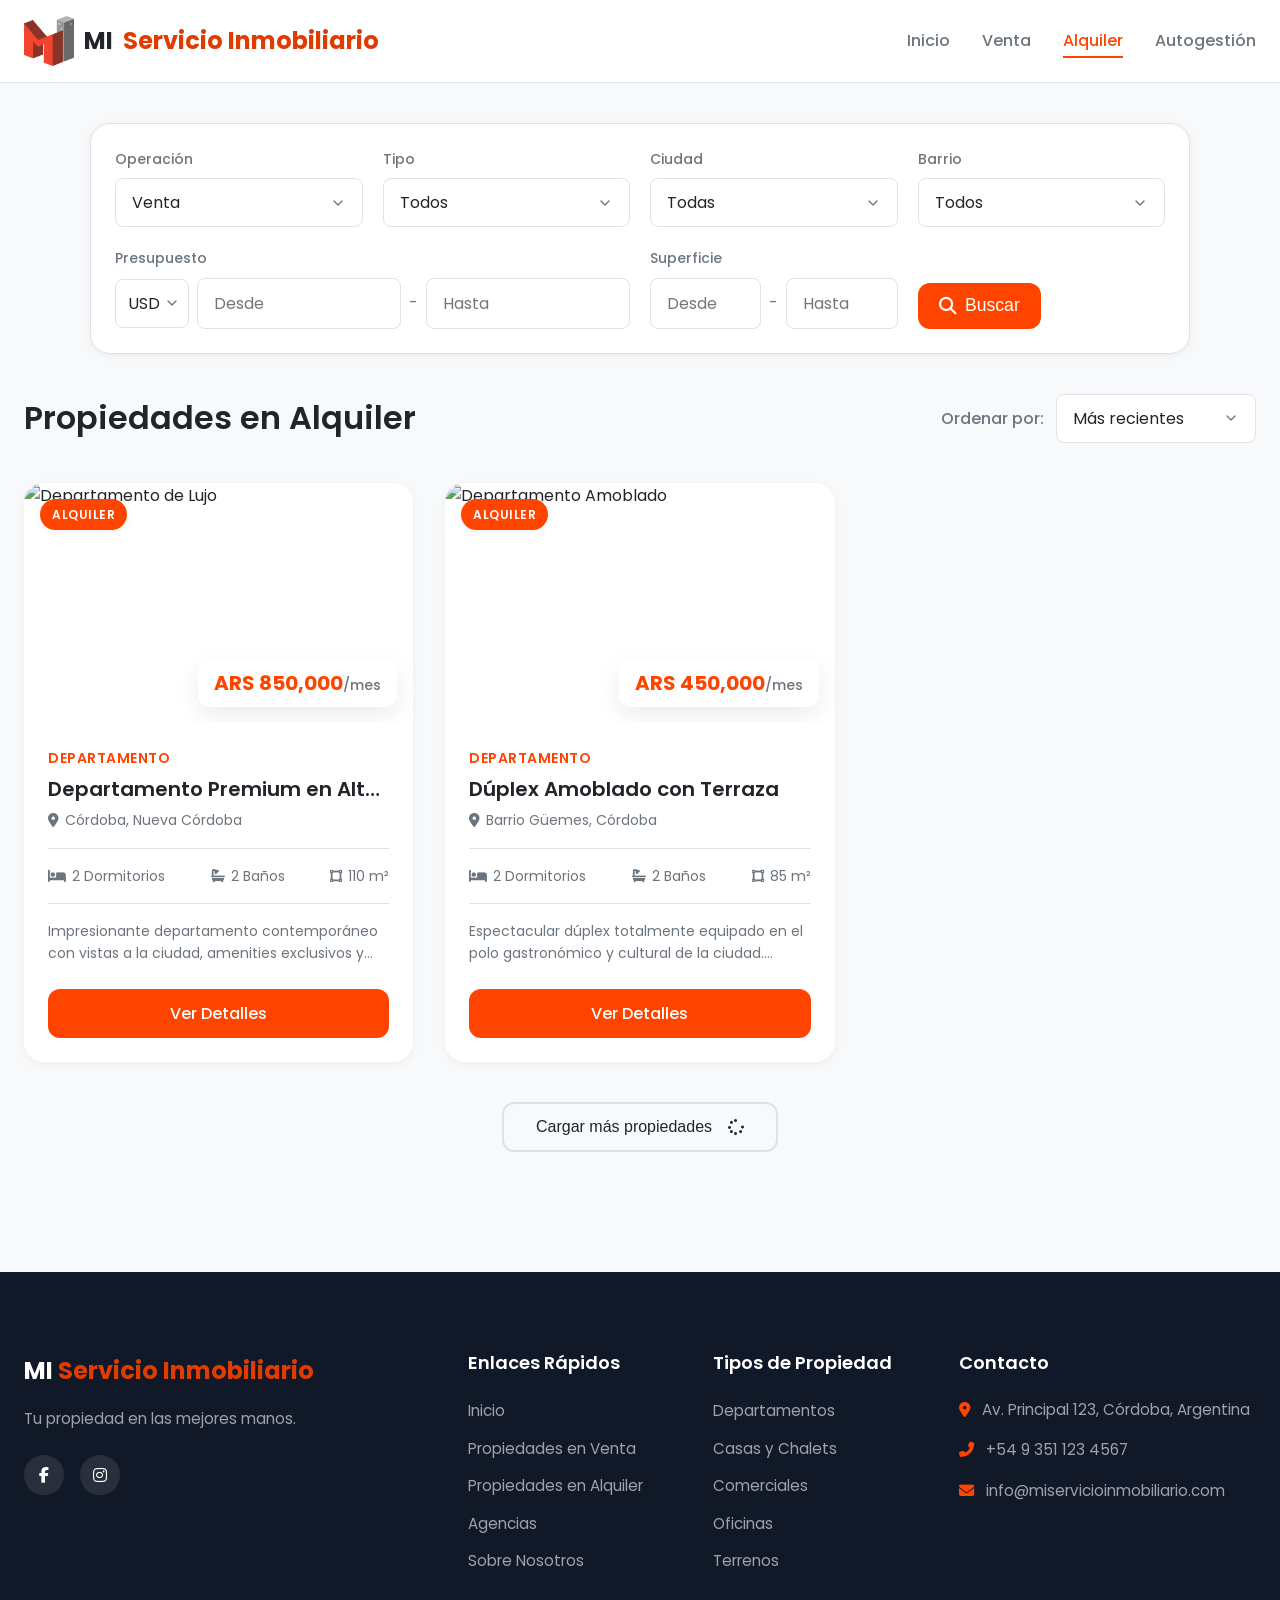
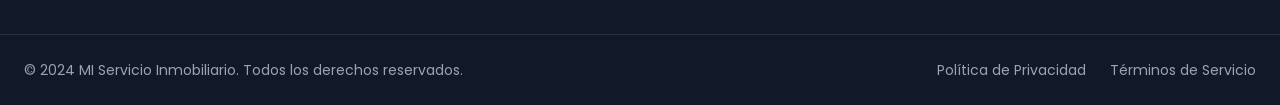
==== real-estate-portal/alquileres.html @ edf4e98c "Reestructura Ventas.html y Alquileres.html" ====
<!DOCTYPE html>
<html lang="en">

<head>
    <meta charset="UTF-8">
    <meta name="viewport" content="width=device-width, initial-scale=1.0">
    <meta name="description"
        content="Modern Real Estate Portal - Find your dream home, apartment or commercial property.">
    <title>MI Servicio Inmobiliario - Propiedades en Alquiler</title>
    <link rel="icon" href="LogoInmob.png" type="image/png">
    <!-- Modern Typography -->
    <link href="https://fonts.googleapis.com/css2?family=Poppins:wght@300;400;500;600;700&display=swap"
        rel="stylesheet">
    <!-- Font Awesome for Icons -->
    <link rel="stylesheet" href="https://cdnjs.cloudflare.com/ajax/libs/font-awesome/6.4.0/css/all.min.css">
    <!-- Custom CSS -->
    <link rel="stylesheet" href="css/styles.css">
</head>

<body>
    <!-- Header / Navbar -->
    <header class="navbar">
        <div class="container nav-container">
            <a href="index.html" class="logo">
                <img src="LogoInmob.png" alt="Logo" class="logoimg">
                MI <span>Servicio Inmobiliario</span>
            </a>
            <nav class="nav-links" id="nav-links">
                <a href="index.html">Inicio</a>
                <a href="ventas.html">Venta</a>
                <a href="alquileres.html" class="active">Alquiler</a>
                <a href="login.html">Autogestión</a>
            </nav>
            <button class="mobile-toggle" aria-label="Toggle navigation">
                <i class="fas fa-bars"></i>
            </button>
        </div>
    </header>

    <!-- Main Content -->
    <main class="container" style="margin-top: 40px;">

        <!-- Advanced Filters Section (Standalone) -->
        <div class="advanced-filters"
            style="transform: none; margin-bottom: 40px; box-shadow: var(--shadow-sm); border: 1px solid var(--border-color);">
            <form class="filter-form">
                <div class="filter-group">
                    <label>Operación</label>
                    <select class="custom-select">
                        <option value="sale">Venta</option>
                        <option value="rent">Alquiler</option>
                    </select>
                </div>

                <div class="filter-group">
                    <label>Tipo</label>
                    <select class="custom-select">
                        <option value="">Todos</option>
                        <option value="apartment">Departamento</option>
                        <option value="house">Casa</option>
                        <option value="commercial">Comercial</option>
                        <option value="office">Oficina</option>
                        <option value="land">Terreno</option>
                    </select>
                </div>

                <div class="filter-group">
                    <label>Ciudad</label>
                    <select class="custom-select">
                        <option value="">Todas</option>
                        <option value="cordoba">Córdoba</option>
                        <option value="carlos_paz">Carlos Paz</option>
                        <option value="villa_maria">Villa María</option>
                    </select>
                </div>

                <div class="filter-group">
                    <label>Barrio</label>
                    <select class="custom-select">
                        <option value="">Todos</option>
                        <option value="centro">Centro</option>
                        <option value="nueva_cordoba">Nueva Córdoba</option>
                        <option value="alberdi">Alberdi</option>
                    </select>
                </div>

                <div class="filter-group price-group">
                    <label>Presupuesto</label>
                    <div class="price-inputs">
                        <select class="custom-select currency-select" aria-label="Currency">
                            <option value="USD">USD</option>
                            <option value="ARS">ARS</option>
                        </select>
                        <input type="number" placeholder="Desde" aria-label="Minimum price">
                        <span class="separator">-</span>
                        <input type="number" placeholder="Hasta" aria-label="Maximum price">
                    </div>
                </div>

                <div class="filter-group">
                    <label>Superficie</label>
                    <div class="price-inputs">
                        <input type="number" placeholder="Desde" aria-label="Minimum surface">
                        <span class="separator">-</span>
                        <input type="number" placeholder="Hasta" aria-label="Maximum surface">
                    </div>
                </div>

                <div class="filter-submit">
                    <button type="button" class="btn btn-primary btn-search">
                        <i class="fas fa-search"></i> Buscar
                    </button>
                </div>
            </form>
        </div>

        <!-- Property Listing Grid -->
        <section class="property-section" style="margin-top: 0; padding-top: 0;">
            <div class="section-header">
                <h2>Propiedades en Alquiler</h2>
                <div class="sort-by">
                    <span style="color: var(--text-muted); margin-right: 8px; font-weight: 500;">Ordenar por:</span>
                    <select class="custom-select" style="width: 200px; display: inline-block;">
                        <option value="recent">Más recientes</option>
                        <option value="price-asc">Precio: Menor a Mayor</option>
                        <option value="price-desc">Precio: Mayor a Menor</option>
                    </select>
                </div>
            </div>

            <div class="property-grid">
                <!-- Property Card 2 (Departamento Premium - Alquiler) -->
                <article class="property-card">
                    <div class="card-image">
                        <img src="https://images.unsplash.com/photo-1545324418-cc1a3fa10c00?auto=format&fit=crop&q=80&w=800"
                            alt="Departamento de Lujo">
                        <div class="badges">
                            <span class="badge operation rent">Alquiler</span>
                        </div>
                        <div class="price">ARS 850,000<span>/mes</span></div>
                    </div>
                    <div class="card-content">
                        <span class="property-type">Departamento</span>
                        <h3 class="property-title">Departamento Premium en Altura</h3>
                        <p class="property-location"><i class="fas fa-map-marker-alt"></i> Córdoba, Nueva Córdoba</p>
                        <div class="property-features">
                            <span><i class="fas fa-bed"></i> 2 Dormitorios</span>
                            <span><i class="fas fa-bath"></i> 2 Baños</span>
                            <span><i class="fas fa-vector-square"></i> 110 m²</span>
                        </div>
                        <p class="property-desc">Impresionante departamento contemporáneo con vistas a la ciudad,
                            amenities exclusivos y guardia de seguridad 24/7 en pleno corazón de Nueva Córdoba.</p>
                        <a href="#" class="btn btn-primary btn-block">Ver Detalles</a>
                    </div>
                </article>

                <!-- Property Card 6 (Dúplex Amoblado - Alquiler) -->
                <article class="property-card">
                    <div class="card-image">
                        <img src="https://images.unsplash.com/photo-1522708323590-d24dbb6b0267?auto=format&fit=crop&q=80&w=800"
                            alt="Departamento Amoblado">
                        <div class="badges">
                            <span class="badge operation rent">Alquiler</span>
                        </div>
                        <div class="price">ARS 450,000<span>/mes</span></div>
                    </div>
                    <div class="card-content">
                        <span class="property-type">Departamento</span>
                        <h3 class="property-title">Dúplex Amoblado con Terraza</h3>
                        <p class="property-location"><i class="fas fa-map-marker-alt"></i> Barrio Güemes, Córdoba</p>
                        <div class="property-features">
                            <span><i class="fas fa-bed"></i> 2 Dormitorios</span>
                            <span><i class="fas fa-bath"></i> 2 Baños</span>
                            <span><i class="fas fa-vector-square"></i> 85 m²</span>
                        </div>
                        <p class="property-desc">Espectacular dúplex totalmente equipado en el polo gastronómico y
                            cultural de la ciudad. Cuenta con terraza propia y parrilla.</p>
                        <a href="#" class="btn btn-primary btn-block">Ver Detalles</a>
                    </div>
                </article>
            </div>

            <div style="text-align: center; margin-top: 40px; margin-bottom: 40px;">
                <button class="btn btn-secondary" style="padding: 14px 32px;">Cargar más propiedades <i
                        class="fas fa-spinner" style="margin-left: 8px;"></i></button>
            </div>
        </section>

    </main>

    <!-- Footer -->
    <footer class="footer">
        <div class="container footer-grid">
            <div class="footer-brand">
                <a href="index.html" class="logo">MI <span>Servicio Inmobiliario</span></a>
                <p>Tu propiedad en las mejores manos.</p>
                <div class="social-links">
                    <a href="#" aria-label="Facebook"><i class="fab fa-facebook-f"></i></a>
                    <a href="#" aria-label="Instagram"><i class="fab fa-instagram"></i></a>
                </div>
            </div>

            <div class="footer-links">
                <h3>Enlaces Rápidos</h3>
                <ul>
                    <li><a href="index.html">Inicio</a></li>
                    <li><a href="ventas.html">Propiedades en Venta</a></li>
                    <li><a href="alquileres.html">Propiedades en Alquiler</a></li>
                    <li><a href="#">Agencias</a></li>
                    <li><a href="#">Sobre Nosotros</a></li>
                </ul>
            </div>

            <div class="footer-links">
                <h3>Tipos de Propiedad</h3>
                <ul>
                    <li><a href="#">Departamentos</a></li>
                    <li><a href="#">Casas y Chalets</a></li>
                    <li><a href="#">Comerciales</a></li>
                    <li><a href="#">Oficinas</a></li>
                    <li><a href="#">Terrenos</a></li>
                </ul>
            </div>

            <div class="footer-contact">
                <h3>Contacto</h3>
                <ul>
                    <li><i class="fas fa-map-marker-alt"></i> Av. Principal 123, Córdoba, Argentina</li>
                    <li><i class="fas fa-phone-alt"></i> +54 9 351 123 4567</li>
                    <li><i class="fas fa-envelope"></i> info@miservicioinmobiliario.com</li>
                </ul>
            </div>
        </div>
        <div class="footer-bottom">
            <div class="container">
                <p>&copy; 2024 MI Servicio Inmobiliario. Todos los derechos reservados.</p>
                <div class="footer-bottom-links">
                    <a href="#">Política de Privacidad</a>
                    <a href="#">Términos de Servicio</a>
                </div>
            </div>
        </div>
    </footer>

    <script>
        document.querySelector('.mobile-toggle').addEventListener('click', function () {
            document.getElementById('nav-links').classList.toggle('active');
        });
    </script>
</body>

</html>
---- real-estate-portal/css/styles.css ----
/* =========================================
   CSS Reset & Variables
   ========================================= */
:root {
    /* Brand Colors */
    --primary: #FF4400;
    --primary-hover: #e03c00;
    --primary-light: rgba(255, 68, 0, 0.1);

    /* Neutral Palette */
    --white: #ffffff;
    --bg-light: #f8f9fa;
    --bg-gray: #f1f3f5;

    /* Text Colors */
    --text-dark: #212529;
    --text-muted: #6c757d;
    --text-light: #f8f9fa;
    --text-lighter: #e9ecef;

    /* UI Elements */
    --border-color: #dee2e6;
    --border-radius-sm: 8px;
    --border-radius-md: 12px;
    --border-radius-lg: 20px;

    /* Shadows */
    --shadow-sm: 0 2px 8px rgba(0, 0, 0, 0.05);
    --shadow-md: 0 8px 24px rgba(0, 0, 0, 0.08);
    --shadow-lg: 0 16px 32px rgba(0, 0, 0, 0.12);
    --shadow-orange: 0 4px 16px rgba(255, 68, 0, 0.25);

    /* Transitions */
    --transition-fast: 0.2s ease;
    --transition-normal: 0.3s ease;
}

* {
    margin: 0;
    padding: 0;
    box-sizing: border-box;
}

body {
    font-family: 'Poppins', sans-serif;
    background-color: var(--bg-light);
    color: var(--text-dark);
    line-height: 1.6;
    -webkit-font-smoothing: antialiased;
}

a {
    text-decoration: none;
    color: inherit;
    transition: color var(--transition-fast);
}

ul {
    list-style: none;
}

img {
    max-width: 100%;
    display: block;
}

.container {
    width: 100%;
    max-width: 1280px;
    margin: 0 auto;
    padding: 0 24px;
}

/* =========================================
   Typography & Buttons
   ========================================= */
h1,
h2,
h3,
h4,
h5,
h6 {
    font-weight: 600;
    line-height: 1.2;
    color: var(--text-dark);
}

.btn {
    display: inline-flex;
    align-items: center;
    justify-content: center;
    padding: 12px 24px;
    border-radius: var(--border-radius-md);
    font-weight: 500;
    font-size: 1rem;
    cursor: pointer;
    transition: all var(--transition-fast);
    border: none;
    gap: 8px;
}

.btn-primary {
    background-color: var(--primary);
    color: var(--white);
}

.btn-primary:hover {
    background-color: var(--primary-hover);
    transform: translateY(-2px);
    box-shadow: var(--shadow-orange);
}

.btn-secondary {
    background-color: transparent;
    color: var(--text-dark);
    border: 2px solid var(--border-color);
}

.btn-secondary:hover {
    border-color: var(--primary);
    color: var(--primary);
}

.btn-block {
    width: 100%;
}

/* =========================================
   Header & Navbar
   ========================================= */
.navbar {
    position: relative;
    background-color: rgba(255, 255, 255, 0.95);
    backdrop-filter: blur(10px);
    border-bottom: 1px solid var(--border-color);
    z-index: 1000;
    padding: 16px 0;
}

.nav-container {
    display: flex;
    justify-content: space-between;
    align-items: center;
}

.logo {
    font-size: 1.5rem;
    font-weight: 700;
    color: var(--text-dark);
    display: flex;
    align-items: center;
    gap: 10px;
    white-space: nowrap;
}

.logoimg {
    width: 50px;
    height: 50px;
    object-fit: cover;
}

.logo span {
    color: var(--primary-hover);
}

.nav-links {
    display: flex;
    align-items: center;
    gap: 32px;
}

.nav-links a:not(.btn) {
    font-weight: 500;
    color: var(--text-muted);
    position: relative;
}

.nav-links a:not(.btn):hover,
.nav-links a.active {
    color: var(--primary);
}

.nav-links a:not(.btn)::after {
    content: '';
    position: absolute;
    bottom: -4px;
    left: 0;
    width: 0;
    height: 2px;
    background-color: var(--primary);
    transition: width var(--transition-fast);
}

.nav-links a:not(.btn):hover::after,
.nav-links a.active::after {
    width: 100%;
}

.mobile-toggle {
    display: none;
    background: none;
    border: none;
    font-size: 1.5rem;
    color: var(--text-dark);
    cursor: pointer;
}

/* =========================================
   Hero Section
   ========================================= */
.hero {
    position: relative;
    padding: 120px 0 160px;
    background-image: url('https://images.unsplash.com/photo-1600596542815-ffad4c1539a9?ixlib=rb-4.0.3&auto=format&fit=crop&w=2000&q=80');
    background-size: cover;
    background-position: center;
    min-height: 80vh;
    display: flex;
    align-items: center;
}

.hero-overlay {
    position: absolute;
    top: 0;
    left: 0;
    width: 100%;
    height: 100%;
    background: linear-gradient(135deg, rgba(15, 23, 42, 0.9) 0%, rgba(15, 23, 42, 0.6) 100%);
}

.hero-content {
    position: relative;
    z-index: 10;
    text-align: center;
}

.hero h1 {
    font-size: clamp(2.5rem, 5vw, 4rem);
    color: var(--white);
    margin-bottom: 24px;
    letter-spacing: -1px;
}

.hero .subtitle {
    font-size: 1.125rem;
    color: rgba(255, 255, 255, 0.9);
    max-width: 600px;
    margin: 0 auto 48px;
}

/* =========================================
   Advanced Filters
   ========================================= */
.advanced-filters {
    background: var(--white);
    padding: 24px;
    border-radius: var(--border-radius-lg);
    box-shadow: var(--shadow-lg);
    max-width: 1100px;
    margin: 0 auto;
    transform: translateY(30%);
}

.filter-form {
    display: grid;
    grid-template-columns: repeat(auto-fit, minmax(200px, 1fr));
    gap: 20px;
    align-items: end;
}

.filter-group {
    display: flex;
    flex-direction: column;
    text-align: left;
}

.filter-group label {
    font-size: 0.875rem;
    font-weight: 500;
    color: var(--text-muted);
    margin-bottom: 8px;
}

.custom-select,
.price-inputs input {
    width: 100%;
    padding: 12px 16px;
    border: 1px solid var(--border-color);
    border-radius: var(--border-radius-sm);
    font-family: inherit;
    font-size: 1rem;
    color: var(--text-dark);
    background-color: var(--white);
    transition: border-color var(--transition-fast), box-shadow var(--transition-fast);
    outline: none;
    -webkit-appearance: none;
    -moz-appearance: none;
    appearance: none;
}

/* Custom Select Arrow */
.custom-select {
    background-image: url("data:image/svg+xml;charset=UTF-8,%3csvg xmlns='http://www.w3.org/2000/svg' viewBox='0 0 24 24' fill='none' stroke='%236c757d' stroke-width='2' stroke-linecap='round' stroke-linejoin='round'%3e%3cpolyline points='6 9 12 15 18 9'%3e%3c/polyline%3e%3c/svg%3e");
    background-repeat: no-repeat;
    background-position: right 16px center;
    background-size: 16px;
    cursor: pointer;
}

.custom-select:focus,
.price-inputs input:focus {
    border-color: var(--primary);
    box-shadow: 0 0 0 4px var(--primary-light);
}

.price-group {
    grid-column: span 2;
}

.price-inputs {
    display: flex;
    align-items: center;
    gap: 8px;
}

.currency-select {
    width: 90px;
    padding: 12px 28px 12px 12px;
    background-position: right 8px center;
}

.price-inputs .separator {
    color: var(--text-muted);
}

.filter-submit {
    height: 100%;
    display: flex;
    align-items: flex-end;
}

.btn-search {
    width: 50%;
    height: 46px;
    font-size: 1.1rem;
}

/* =========================================
   Property Listings
   ========================================= */
.property-section {
    padding: 80px 0;
    margin-top: 60px;
    /* Offset for the overlapping form */
}

.section-header {
    display: flex;
    justify-content: space-between;
    align-items: center;
    margin-bottom: 40px;
}

.section-header h2 {
    font-size: 2rem;
}

.view-all {
    display: flex;
    align-items: center;
    gap: 8px;
    color: var(--primary);
    font-weight: 500;
}

.view-all:hover {
    gap: 12px;
}

.property-grid {
    display: grid;
    grid-template-columns: repeat(3, 1fr);
    gap: 32px;
}

/* Property Card */
.property-card {
    background: var(--white);
    border-radius: var(--border-radius-lg);
    overflow: hidden;
    box-shadow: var(--shadow-sm);
    transition: transform var(--transition-normal), box-shadow var(--transition-normal);
    display: flex;
    flex-direction: column;
}

.property-card:hover {
    transform: translateY(-8px);
    box-shadow: var(--shadow-lg);
}

.card-image {
    position: relative;
    height: 240px;
    overflow: hidden;
}

.card-image img {
    width: 100%;
    height: 100%;
    object-fit: cover;
    transition: transform var(--transition-normal);
}

.property-card:hover .card-image img {
    transform: scale(1.05);
}

.badges {
    position: absolute;
    top: 16px;
    left: 16px;
    display: flex;
    gap: 8px;
    z-index: 2;
}

.badge {
    padding: 6px 12px;
    border-radius: 20px;
    font-size: 0.75rem;
    font-weight: 600;
    text-transform: uppercase;
    letter-spacing: 0.5px;
    background: var(--white);
    color: var(--text-dark);
    box-shadow: var(--shadow-sm);
}

.badge.operation {
    background: var(--text-dark);
    color: var(--white);
}

.badge.operation.rent {
    background: var(--primary);
}

.badge.featured-badge {
    background-color: #ffd700;
    color: #000;
}

.price {
    position: absolute;
    bottom: 16px;
    right: 16px;
    background: var(--white);
    padding: 8px 16px;
    border-radius: var(--border-radius-md);
    font-weight: 700;
    font-size: 1.25rem;
    color: var(--primary);
    box-shadow: var(--shadow-md);
    z-index: 2;
}

.price span {
    font-size: 0.875rem;
    color: var(--text-muted);
    font-weight: 500;
}

.card-content {
    padding: 24px;
    display: flex;
    flex-direction: column;
    flex-grow: 1;
}

.property-type {
    font-size: 0.875rem;
    color: var(--primary);
    font-weight: 600;
    margin-bottom: 8px;
    text-transform: uppercase;
    letter-spacing: 0.5px;
}

.property-title {
    font-size: 1.25rem;
    margin-bottom: 8px;
    white-space: nowrap;
    overflow: hidden;
    text-overflow: ellipsis;
}

.property-location {
    color: var(--text-muted);
    font-size: 0.875rem;
    margin-bottom: 16px;
    display: flex;
    align-items: center;
    gap: 6px;
}

.property-features {
    display: flex;
    justify-content: space-between;
    padding: 16px 0;
    border-top: 1px solid var(--border-color);
    border-bottom: 1px solid var(--border-color);
    margin-bottom: 16px;
}

.property-features span {
    display: flex;
    align-items: center;
    gap: 6px;
    font-size: 0.875rem;
    color: var(--text-muted);
}

.property-desc {
    font-size: 0.875rem;
    color: var(--text-muted);
    margin-bottom: 24px;
    display: -webkit-box;
    -webkit-line-clamp: 2;
    line-clamp: 2;
    -webkit-box-orient: vertical;
    overflow: hidden;
    flex-grow: 1;
}

/* =========================================
   Footer
   ========================================= */
.footer {
    background-color: #111827;
    color: var(--text-light);
    padding-top: 80px;
}

.footer-grid {
    display: grid;
    grid-template-columns: 2fr 1fr 1fr 1.5fr;
    gap: 48px;
    margin-bottom: 60px;
}

.footer-brand .logo {
    color: var(--white);
    display: inline-block;
    margin-bottom: 16px;
}

.footer-brand p {
    color: #9ca3af;
    margin-bottom: 24px;
    font-size: 0.95rem;
}

.social-links {
    display: flex;
    gap: 16px;
}

.social-links a {
    display: flex;
    align-items: center;
    justify-content: center;
    width: 40px;
    height: 40px;
    border-radius: 50%;
    background-color: rgba(255, 255, 255, 0.1);
    color: var(--white);
    transition: all var(--transition-fast);
}

.social-links a:hover {
    background-color: var(--primary);
    transform: translateY(-3px);
}

.footer h3 {
    color: var(--white);
    font-size: 1.125rem;
    margin-bottom: 24px;
}

.footer-links ul {
    display: flex;
    flex-direction: column;
    gap: 12px;
}

.footer-links a {
    color: #9ca3af;
    font-size: 0.95rem;
}

.footer-links a:hover {
    color: var(--primary);
    padding-left: 4px;
}

.footer-contact ul {
    display: flex;
    flex-direction: column;
    gap: 16px;
}

.footer-contact li {
    display: flex;
    gap: 12px;
    color: #9ca3af;
    font-size: 0.95rem;
    align-items: flex-start;
}

.footer-contact i {
    color: var(--primary);
    margin-top: 4px;
}

.footer-bottom {
    border-top: 1px solid rgba(255, 255, 255, 0.1);
    padding: 24px 0;
}

.footer-bottom .container {
    display: flex;
    justify-content: space-between;
    align-items: center;
}

.footer-bottom p {
    color: #9ca3af;
    font-size: 0.875rem;
}

.footer-bottom-links {
    display: flex;
    gap: 24px;
}

.footer-bottom-links a {
    color: #9ca3af;
    font-size: 0.875rem;
}

.footer-bottom-links a:hover {
    color: var(--white);
}

/* =========================================
   Responsive Design
   ========================================= */

/* Tablet (max-width: 1024px) */
@media (max-width: 1024px) {
    .container {
        padding: 0 20px;
    }

    .property-grid {
        grid-template-columns: repeat(2, 1fr);
    }

    .advanced-filters {
        transform: translateY(20%);
    }

    .filter-form {
        grid-template-columns: repeat(2, 1fr);
    }

    .price-group {
        grid-column: span 1;
    }

    .footer-grid {
        grid-template-columns: repeat(2, 1fr);
    }
}

/* Mobile (max-width: 768px) */
@media (max-width: 768px) {
    .container {
        padding: 0 16px;
    }

    .nav-links {
        display: none;
        position: absolute;
        top: 100%;
        left: 0;
        width: 100%;
        background-color: var(--white);
        flex-direction: column;
        padding: 24px;
        box-shadow: var(--shadow-md);
        gap: 20px;
    }

    .nav-links.active {
        display: flex;
    }

    .nav-links .btn {
        width: 100%;
    }

    .mobile-toggle {
        display: block;
    }

    .hero {
        min-height: auto;
        padding: 100px 0;
    }

    .hero h1 {
        font-size: 2.5rem;
    }

    .advanced-filters {
        position: relative;
        transform: none;
        margin-top: 40px;
    }

    .filter-form {
        grid-template-columns: 1fr;
    }

    .price-group {
        grid-column: 1;
    }

    .property-section {
        margin-top: 40px;
        padding: 40px 0;
    }

    .property-grid {
        grid-template-columns: 1fr;
    }

    .footer-grid {
        grid-template-columns: 1fr;
        gap: 40px;
    }

    .footer-bottom .container {
        flex-direction: column;
        gap: 16px;
        text-align: center;
    }
}

@media (max-width: 480px) {
    .navbar {
        padding: 12px 0;
    }

    .logo {
        font-size: 1.1rem;
        gap: 8px;
    }

    .logoimg {
        width: 38px;
        height: 38px;
    }

    .hero {
        padding: 80px 0;
    }

    .hero h1 {
        font-size: 2.1rem;
    }

    .hero .subtitle {
        font-size: 1rem;
        padding: 0 8px;
    }

    .advanced-filters {
        padding: 18px;
    }

    .filter-group label {
        font-size: 0.8rem;
    }

    .price-inputs .currency-select {
        width: 70px;
        padding: 12px 20px 12px 8px;
    }

    .price {
        font-size: 1.1rem;
        padding: 6px 12px;
    }
}
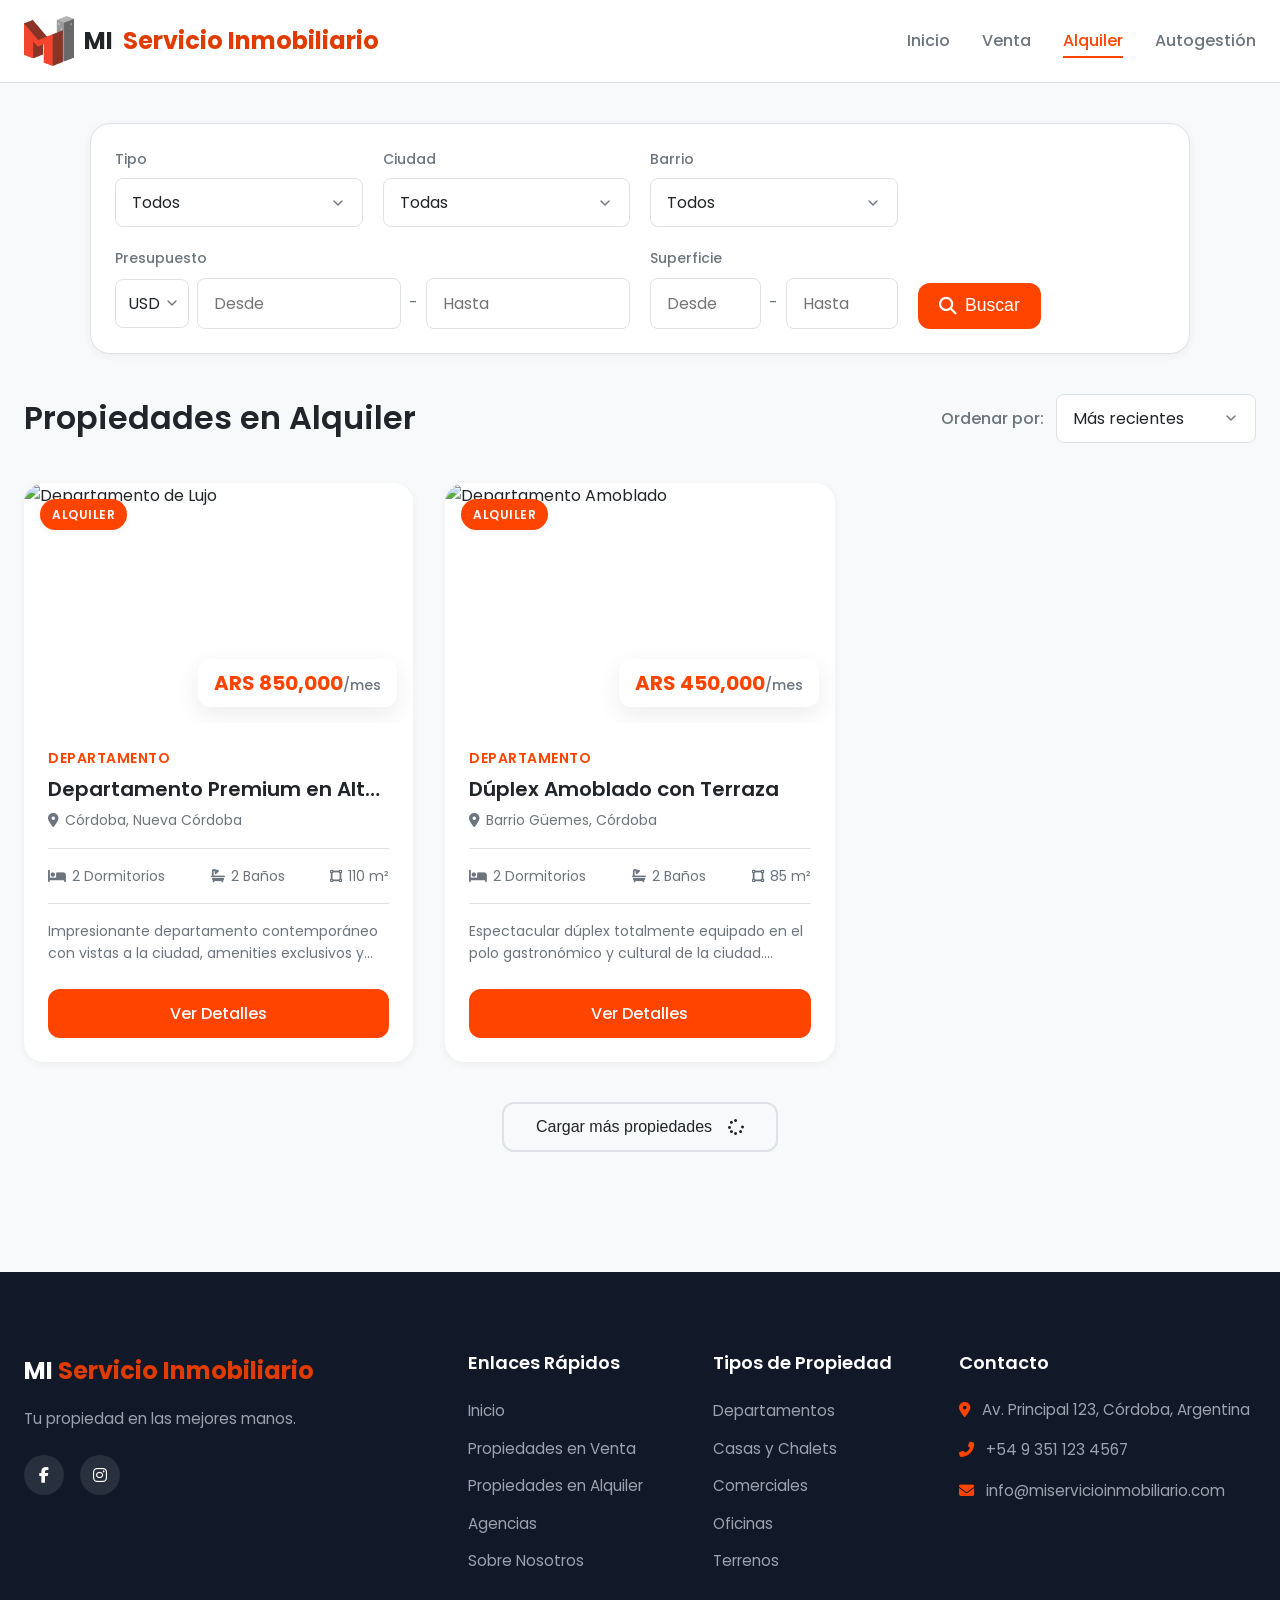
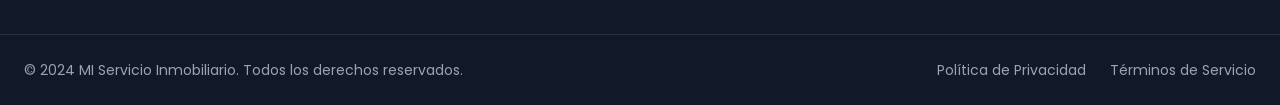
==== commit a7408fb6: "Seccion detalles de inmueble y order-by" ====
--- a/real-estate-portal/alquileres.html
+++ b/real-estate-portal/alquileres.html
@@ -44,13 +44,6 @@
         <div class="advanced-filters"
             style="transform: none; margin-bottom: 40px; box-shadow: var(--shadow-sm); border: 1px solid var(--border-color);">
             <form class="filter-form">
-                <div class="filter-group">
-                    <label>Operación</label>
-                    <select class="custom-select">
-                        <option value="sale">Venta</option>
-                        <option value="rent">Alquiler</option>
-                    </select>
-                </div>
 
                 <div class="filter-group">
                     <label>Tipo</label>
@@ -120,7 +113,7 @@
                 <h2>Propiedades en Alquiler</h2>
                 <div class="sort-by">
                     <span style="color: var(--text-muted); margin-right: 8px; font-weight: 500;">Ordenar por:</span>
-                    <select class="custom-select" style="width: 200px; display: inline-block;">
+                    <select id="sort-select" class="custom-select" style="width: 200px; display: inline-block;">
                         <option value="recent">Más recientes</option>
                         <option value="price-asc">Precio: Menor a Mayor</option>
                         <option value="price-desc">Precio: Mayor a Menor</option>
@@ -130,7 +123,7 @@
 
             <div class="property-grid">
                 <!-- Property Card 2 (Departamento Premium - Alquiler) -->
-                <article class="property-card">
+                <article class="property-card" data-price="850000">
                     <div class="card-image">
                         <img src="https://images.unsplash.com/photo-1545324418-cc1a3fa10c00?auto=format&fit=crop&q=80&w=800"
                             alt="Departamento de Lujo">
@@ -150,12 +143,12 @@
                         </div>
                         <p class="property-desc">Impresionante departamento contemporáneo con vistas a la ciudad,
                             amenities exclusivos y guardia de seguridad 24/7 en pleno corazón de Nueva Córdoba.</p>
-                        <a href="#" class="btn btn-primary btn-block">Ver Detalles</a>
+                        <a href="property-detail.html?id=6" class="btn btn-primary btn-block">Ver Detalles</a>
                     </div>
                 </article>
 
                 <!-- Property Card 6 (Dúplex Amoblado - Alquiler) -->
-                <article class="property-card">
+                <article class="property-card" data-price="450000">
                     <div class="card-image">
                         <img src="https://images.unsplash.com/photo-1522708323590-d24dbb6b0267?auto=format&fit=crop&q=80&w=800"
                             alt="Departamento Amoblado">
@@ -175,7 +168,7 @@
                         </div>
                         <p class="property-desc">Espectacular dúplex totalmente equipado en el polo gastronómico y
                             cultural de la ciudad. Cuenta con terraza propia y parrilla.</p>
-                        <a href="#" class="btn btn-primary btn-block">Ver Detalles</a>
+                        <a href="property-detail.html?id=7" class="btn btn-primary btn-block">Ver Detalles</a>
                     </div>
                 </article>
             </div>
@@ -246,6 +239,39 @@
         document.querySelector('.mobile-toggle').addEventListener('click', function () {
             document.getElementById('nav-links').classList.toggle('active');
         });
+
+        // Funcionalidad de ordenamiento
+        const sortSelect = document.getElementById('sort-select');
+        const propertyGrid = document.querySelector('.property-grid');
+        const propertyCards = Array.from(document.querySelectorAll('.property-card'));
+
+        sortSelect.addEventListener('change', function() {
+            let sortedCards = [...propertyCards];
+            const sortValue = this.value;
+
+            if (sortValue === 'price-asc') {
+                // Ordenar de menor a mayor
+                sortedCards.sort((a, b) => {
+                    const priceA = parseInt(a.getAttribute('data-price'));
+                    const priceB = parseInt(b.getAttribute('data-price'));
+                    return priceA - priceB;
+                });
+            } else if (sortValue === 'price-desc') {
+                // Ordenar de mayor a menor
+                sortedCards.sort((a, b) => {
+                    const priceA = parseInt(a.getAttribute('data-price'));
+                    const priceB = parseInt(b.getAttribute('data-price'));
+                    return priceB - priceA;
+                });
+            }
+            // Si es 'recent', mantenemos el orden original
+
+            // Limpiar la grilla y agregar las tarjetas ordenadas
+            propertyGrid.innerHTML = '';
+            sortedCards.forEach(card => {
+                propertyGrid.appendChild(card);
+            });
+        });
     </script>
 </body>
 
